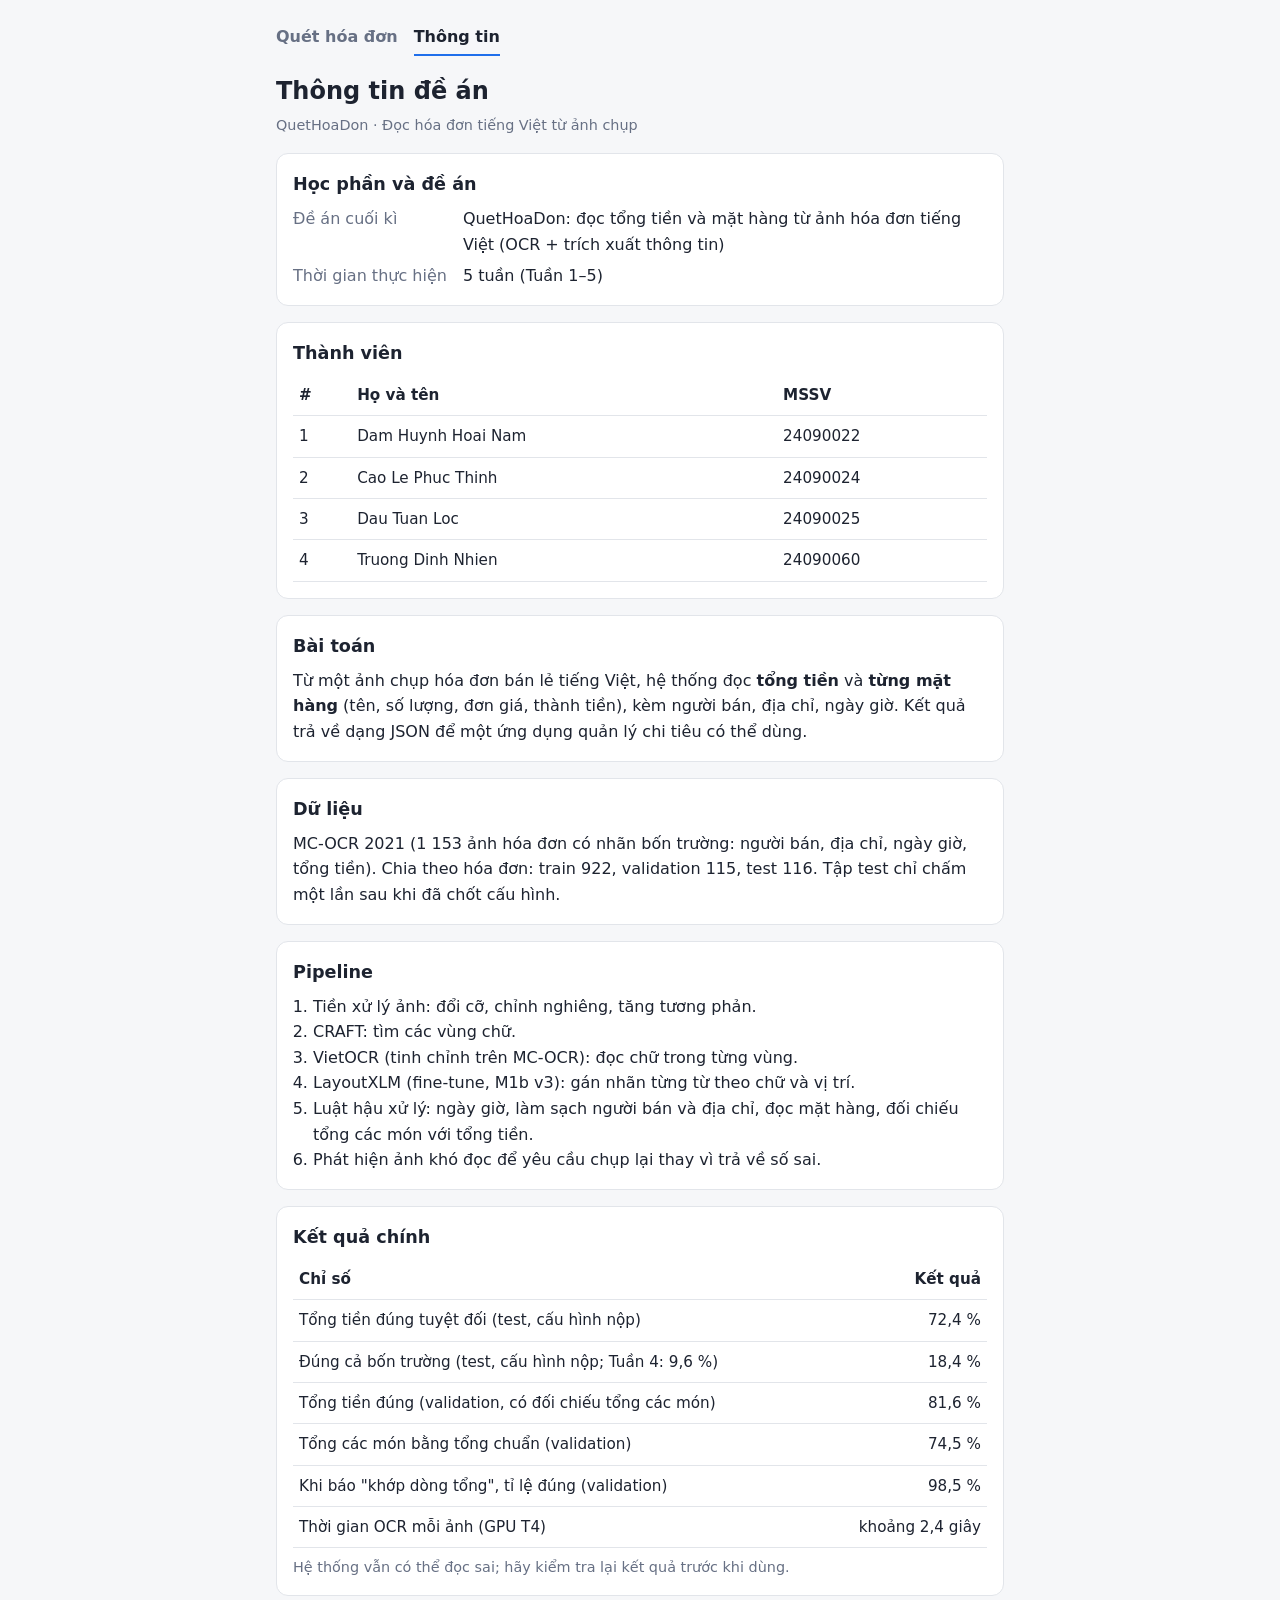
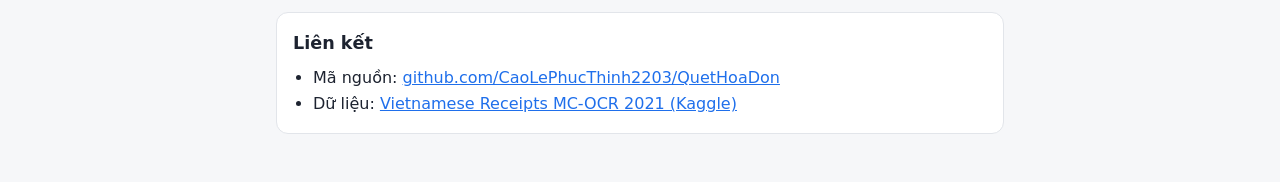
==== deploy/web/info.html @ 0228cf57 "Web: status badge, no tick icons, navigation and an information page - remove the intro line; the se" ====
<!doctype html>
<html lang="vi">
<head>
<meta charset="utf-8">
<meta name="viewport" content="width=device-width, initial-scale=1">
<title>Thông tin đề án</title>
<style>
  :root { --bg:#f6f7f9; --card:#fff; --text:#1d2330; --muted:#677084; --line:#e2e5ea; --accent:#1f6feb; }
  @media (prefers-color-scheme: dark) {
    :root { --bg:#0f1218; --card:#171b23; --text:#e6e9ef; --muted:#9aa3b2; --line:#2a303b; --accent:#58a6ff; }
  }
  * { box-sizing: border-box; }
  body { margin:0; background:var(--bg); color:var(--text); font:16px/1.6 system-ui, -apple-system, "Segoe UI", sans-serif; }
  main { max-width:760px; margin:0 auto; padding:24px 16px 48px; }
  nav { display:flex; gap:16px; margin-bottom:16px; }
  nav a { color:var(--muted); text-decoration:none; font-weight:600; padding-bottom:4px; }
  nav a.active { color:var(--text); border-bottom:2px solid var(--accent); }
  h1 { font-size:1.5rem; margin:0 0 4px; }
  h2 { font-size:1.1rem; margin:0 0 8px; }
  .muted { color:var(--muted); font-size:.9rem; }
  .card { background:var(--card); border:1px solid var(--line); border-radius:12px; padding:16px; margin-top:16px; }
  table { width:100%; border-collapse:collapse; font-size:.95rem; }
  th, td { text-align:left; padding:8px 6px; border-bottom:1px solid var(--line); vertical-align:top; }
  td.num, th.num { text-align:right; white-space:nowrap; }
  dl { display:grid; grid-template-columns:max-content 1fr; gap:6px 16px; margin:0; }
  dt { color:var(--muted); } dd { margin:0; }
  ol, ul { margin:0; padding-left:20px; }
  a { color:var(--accent); }
  .scroll { overflow-x:auto; }
</style>
</head>
<body>
<main>
  <nav><a href="/">Quét hóa đơn</a><a href="/info.html" class="active">Thông tin</a></nav>
  <h1>Thông tin đề án</h1>
  <div class="muted">QuetHoaDon · Đọc hóa đơn tiếng Việt từ ảnh chụp</div>

  <div class="card">
    <h2>Học phần và đề án</h2>
    <dl id="course"></dl>
  </div>

  <div class="card">
    <h2>Thành viên</h2>
    <div class="scroll"><table id="members"><tr><th>#</th><th>Họ và tên</th><th>MSSV</th></tr></table></div>
  </div>

  <div class="card">
    <h2>Bài toán</h2>
    <p style="margin:0">Từ một ảnh chụp hóa đơn bán lẻ tiếng Việt, hệ thống đọc <b>tổng tiền</b> và <b>từng mặt hàng</b>
      (tên, số lượng, đơn giá, thành tiền), kèm người bán, địa chỉ, ngày giờ. Kết quả trả về dạng JSON để một ứng dụng
      quản lý chi tiêu có thể dùng.</p>
  </div>

  <div class="card">
    <h2>Dữ liệu</h2>
    <p style="margin:0">MC-OCR 2021 (1 153 ảnh hóa đơn có nhãn bốn trường: người bán, địa chỉ, ngày giờ, tổng tiền).
      Chia theo hóa đơn: train 922, validation 115, test 116. Tập test chỉ chấm một lần sau khi đã chốt cấu hình.</p>
  </div>

  <div class="card">
    <h2>Pipeline</h2>
    <ol>
      <li>Tiền xử lý ảnh: đổi cỡ, chỉnh nghiêng, tăng tương phản.</li>
      <li>CRAFT: tìm các vùng chữ.</li>
      <li>VietOCR (tinh chỉnh trên MC-OCR): đọc chữ trong từng vùng.</li>
      <li>LayoutXLM (fine-tune, M1b v3): gán nhãn từng từ theo chữ và vị trí.</li>
      <li>Luật hậu xử lý: ngày giờ, làm sạch người bán và địa chỉ, đọc mặt hàng, đối chiếu tổng các món với tổng tiền.</li>
      <li>Phát hiện ảnh khó đọc để yêu cầu chụp lại thay vì trả về số sai.</li>
    </ol>
  </div>

  <div class="card">
    <h2>Kết quả chính</h2>
    <div class="scroll"><table>
      <tr><th>Chỉ số</th><th class="num">Kết quả</th></tr>
      <tr><td>Tổng tiền đúng tuyệt đối (test, cấu hình nộp)</td><td class="num">72,4 %</td></tr>
      <tr><td>Đúng cả bốn trường (test, cấu hình nộp; Tuần 4: 9,6 %)</td><td class="num">18,4 %</td></tr>
      <tr><td>Tổng tiền đúng (validation, có đối chiếu tổng các món)</td><td class="num">81,6 %</td></tr>
      <tr><td>Tổng các món bằng tổng chuẩn (validation)</td><td class="num">74,5 %</td></tr>
      <tr><td>Khi báo "khớp dòng tổng", tỉ lệ đúng (validation)</td><td class="num">98,5 %</td></tr>
      <tr><td>Thời gian OCR mỗi ảnh (GPU T4)</td><td class="num">khoảng 2,4 giây</td></tr>
    </table></div>
    <div class="muted" style="margin-top:8px">Hệ thống vẫn có thể đọc sai; hãy kiểm tra lại kết quả trước khi dùng.</div>
  </div>

  <div class="card">
    <h2>Liên kết</h2>
    <ul>
      <li>Mã nguồn: <a href="https://github.com/CaoLePhucThinh2203/QuetHoaDon" target="_blank" rel="noopener">github.com/CaoLePhucThinh2203/QuetHoaDon</a></li>
      <li>Dữ liệu: <a href="https://www.kaggle.com/datasets/domixi1989/vietnamese-receipts-mc-ocr-2021" target="_blank" rel="noopener">Vietnamese Receipts MC-OCR 2021 (Kaggle)</a></li>
    </ul>
  </div>
</main>
<script>
// Điền thông tin học phần ở đây; mục nào để trống sẽ không hiện.
const COURSE = [
  ["Học phần", ""],
  ["Mã học phần", ""],
  ["Giảng viên", ""],
  ["Trường / Khoa", ""],
  ["Học kỳ", ""],
  ["Đề án cuối kì", "QuetHoaDon: đọc tổng tiền và mặt hàng từ ảnh hóa đơn tiếng Việt (OCR + trích xuất thông tin)"],
  ["Thời gian thực hiện", "5 tuần (Tuần 1–5)"],
];
const MEMBERS = [
  ["Dam Huynh Hoai Nam", "24090022"],
  ["Cao Le Phuc Thinh", "24090024"],
  ["Dau Tuan Loc", "24090025"],
  ["Truong Dinh Nhien", "24090060"],
];
const esc = (s) => String(s).replace(/[&<>"]/g, (c) => ({ "&":"&amp;", "<":"&lt;", ">":"&gt;", '"':"&quot;" }[c]));
document.getElementById("course").innerHTML = COURSE.filter(([, v]) => v)
  .map(([k, v]) => "<dt>" + esc(k) + "</dt><dd>" + esc(v) + "</dd>").join("");
document.getElementById("members").innerHTML += MEMBERS
  .map(([n, id], i) => "<tr><td>" + (i + 1) + "</td><td>" + esc(n) + "</td><td>" + esc(id) + "</td></tr>").join("");
</script>
</body>
</html>
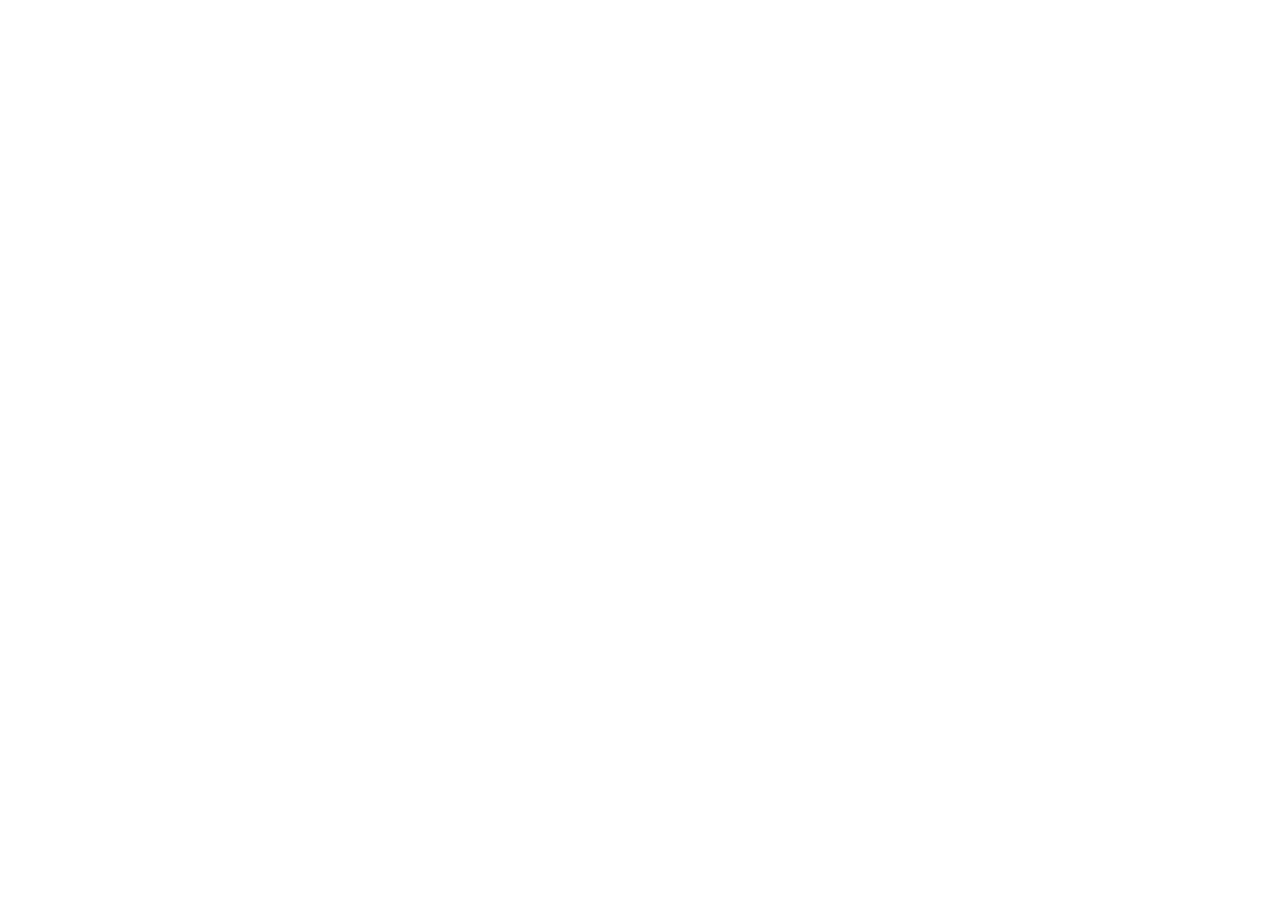
==== commit d2ca28ad: "Redesign web demo UI: new typography, minimal layout, light/dark theme" ====
--- a/deploy/web/info.html
+++ b/deploy/web/info.html
@@ -1,119 +1,20 @@
 <!doctype html>
 <html lang="vi">
-<head>
-<meta charset="utf-8">
-<meta name="viewport" content="width=device-width, initial-scale=1">
-<title>Thông tin đề án</title>
-<style>
-  :root { --bg:#f6f7f9; --card:#fff; --text:#1d2330; --muted:#677084; --line:#e2e5ea; --accent:#1f6feb; }
-  @media (prefers-color-scheme: dark) {
-    :root { --bg:#0f1218; --card:#171b23; --text:#e6e9ef; --muted:#9aa3b2; --line:#2a303b; --accent:#58a6ff; }
-  }
-  * { box-sizing: border-box; }
-  body { margin:0; background:var(--bg); color:var(--text); font:16px/1.6 system-ui, -apple-system, "Segoe UI", sans-serif; }
-  main { max-width:760px; margin:0 auto; padding:24px 16px 48px; }
-  nav { display:flex; gap:16px; margin-bottom:16px; }
-  nav a { color:var(--muted); text-decoration:none; font-weight:600; padding-bottom:4px; }
-  nav a.active { color:var(--text); border-bottom:2px solid var(--accent); }
-  h1 { font-size:1.5rem; margin:0 0 4px; }
-  h2 { font-size:1.1rem; margin:0 0 8px; }
-  .muted { color:var(--muted); font-size:.9rem; }
-  .card { background:var(--card); border:1px solid var(--line); border-radius:12px; padding:16px; margin-top:16px; }
-  table { width:100%; border-collapse:collapse; font-size:.95rem; }
-  th, td { text-align:left; padding:8px 6px; border-bottom:1px solid var(--line); vertical-align:top; }
-  td.num, th.num { text-align:right; white-space:nowrap; }
-  dl { display:grid; grid-template-columns:max-content 1fr; gap:6px 16px; margin:0; }
-  dt { color:var(--muted); } dd { margin:0; }
-  ol, ul { margin:0; padding-left:20px; }
-  a { color:var(--accent); }
-  .scroll { overflow-x:auto; }
-</style>
-</head>
-<body>
-<main>
-  <nav><a href="/">Quét hóa đơn</a><a href="/info.html" class="active">Thông tin</a></nav>
-  <h1>Thông tin đề án</h1>
-  <div class="muted">QuetHoaDon · Đọc hóa đơn tiếng Việt từ ảnh chụp</div>
-
-  <div class="card">
-    <h2>Học phần và đề án</h2>
-    <dl id="course"></dl>
-  </div>
-
-  <div class="card">
-    <h2>Thành viên</h2>
-    <div class="scroll"><table id="members"><tr><th>#</th><th>Họ và tên</th><th>MSSV</th></tr></table></div>
-  </div>
-
-  <div class="card">
-    <h2>Bài toán</h2>
-    <p style="margin:0">Từ một ảnh chụp hóa đơn bán lẻ tiếng Việt, hệ thống đọc <b>tổng tiền</b> và <b>từng mặt hàng</b>
-      (tên, số lượng, đơn giá, thành tiền), kèm người bán, địa chỉ, ngày giờ. Kết quả trả về dạng JSON để một ứng dụng
-      quản lý chi tiêu có thể dùng.</p>
-  </div>
-
-  <div class="card">
-    <h2>Dữ liệu</h2>
-    <p style="margin:0">MC-OCR 2021 (1 153 ảnh hóa đơn có nhãn bốn trường: người bán, địa chỉ, ngày giờ, tổng tiền).
-      Chia theo hóa đơn: train 922, validation 115, test 116. Tập test chỉ chấm một lần sau khi đã chốt cấu hình.</p>
-  </div>
-
-  <div class="card">
-    <h2>Pipeline</h2>
-    <ol>
-      <li>Tiền xử lý ảnh: đổi cỡ, chỉnh nghiêng, tăng tương phản.</li>
-      <li>CRAFT: tìm các vùng chữ.</li>
-      <li>VietOCR (tinh chỉnh trên MC-OCR): đọc chữ trong từng vùng.</li>
-      <li>LayoutXLM (fine-tune, M1b v3): gán nhãn từng từ theo chữ và vị trí.</li>
-      <li>Luật hậu xử lý: ngày giờ, làm sạch người bán và địa chỉ, đọc mặt hàng, đối chiếu tổng các món với tổng tiền.</li>
-      <li>Phát hiện ảnh khó đọc để yêu cầu chụp lại thay vì trả về số sai.</li>
-    </ol>
-  </div>
-
-  <div class="card">
-    <h2>Kết quả chính</h2>
-    <div class="scroll"><table>
-      <tr><th>Chỉ số</th><th class="num">Kết quả</th></tr>
-      <tr><td>Tổng tiền đúng tuyệt đối (test, cấu hình nộp)</td><td class="num">72,4 %</td></tr>
-      <tr><td>Đúng cả bốn trường (test, cấu hình nộp; Tuần 4: 9,6 %)</td><td class="num">18,4 %</td></tr>
-      <tr><td>Tổng tiền đúng (validation, có đối chiếu tổng các món)</td><td class="num">81,6 %</td></tr>
-      <tr><td>Tổng các món bằng tổng chuẩn (validation)</td><td class="num">74,5 %</td></tr>
-      <tr><td>Khi báo "khớp dòng tổng", tỉ lệ đúng (validation)</td><td class="num">98,5 %</td></tr>
-      <tr><td>Thời gian OCR mỗi ảnh (GPU T4)</td><td class="num">khoảng 2,4 giây</td></tr>
-    </table></div>
-    <div class="muted" style="margin-top:8px">Hệ thống vẫn có thể đọc sai; hãy kiểm tra lại kết quả trước khi dùng.</div>
-  </div>
-
-  <div class="card">
-    <h2>Liên kết</h2>
-    <ul>
-      <li>Mã nguồn: <a href="https://github.com/CaoLePhucThinh2203/QuetHoaDon" target="_blank" rel="noopener">github.com/CaoLePhucThinh2203/QuetHoaDon</a></li>
-      <li>Dữ liệu: <a href="https://www.kaggle.com/datasets/domixi1989/vietnamese-receipts-mc-ocr-2021" target="_blank" rel="noopener">Vietnamese Receipts MC-OCR 2021 (Kaggle)</a></li>
-    </ul>
-  </div>
-</main>
-<script>
-// Điền thông tin học phần ở đây; mục nào để trống sẽ không hiện.
-const COURSE = [
-  ["Học phần", ""],
-  ["Mã học phần", ""],
-  ["Giảng viên", ""],
-  ["Trường / Khoa", ""],
-  ["Học kỳ", ""],
-  ["Đề án cuối kì", "QuetHoaDon: đọc tổng tiền và mặt hàng từ ảnh hóa đơn tiếng Việt (OCR + trích xuất thông tin)"],
-  ["Thời gian thực hiện", "5 tuần (Tuần 1–5)"],
-];
-const MEMBERS = [
-  ["Dam Huynh Hoai Nam", "24090022"],
-  ["Cao Le Phuc Thinh", "24090024"],
-  ["Dau Tuan Loc", "24090025"],
-  ["Truong Dinh Nhien", "24090060"],
-];
-const esc = (s) => String(s).replace(/[&<>"]/g, (c) => ({ "&":"&amp;", "<":"&lt;", ">":"&gt;", '"':"&quot;" }[c]));
-document.getElementById("course").innerHTML = COURSE.filter(([, v]) => v)
-  .map(([k, v]) => "<dt>" + esc(k) + "</dt><dd>" + esc(v) + "</dd>").join("");
-document.getElementById("members").innerHTML += MEMBERS
-  .map(([n, id], i) => "<tr><td>" + (i + 1) + "</td><td>" + esc(n) + "</td><td>" + esc(id) + "</td></tr>").join("");
-</script>
-</body>
+  <head>
+    <meta charset="UTF-8" />
+    <meta name="viewport" content="width=device-width, initial-scale=1.0" />
+    <meta name="theme-color" content="#09090B" />
+    <link rel="icon" type="image/svg+xml" href="/favicon.svg" />
+    <link rel="preconnect" href="https://fonts.googleapis.com" />
+    <link rel="preconnect" href="https://fonts.gstatic.com" crossorigin />
+    <link href="https://fonts.googleapis.com/css2?family=Be+Vietnam+Pro:wght@400;500;600;700&display=swap" rel="stylesheet" />
+    <script>try{var t=localStorage.getItem('theme');if(t)document.documentElement.dataset.theme=t}catch(e){}</script>
+    <title>Thông tin đề án</title>
+    <script type="module" crossorigin src="/assets/info-v3.js"></script>
+    <link rel="modulepreload" crossorigin href="/assets/SectionLabel-v3.js">
+    <link rel="stylesheet" crossorigin href="/assets/SectionLabel-v3.css">
+  </head>
+  <body>
+    <div id="root"></div>
+  </body>
 </html>
